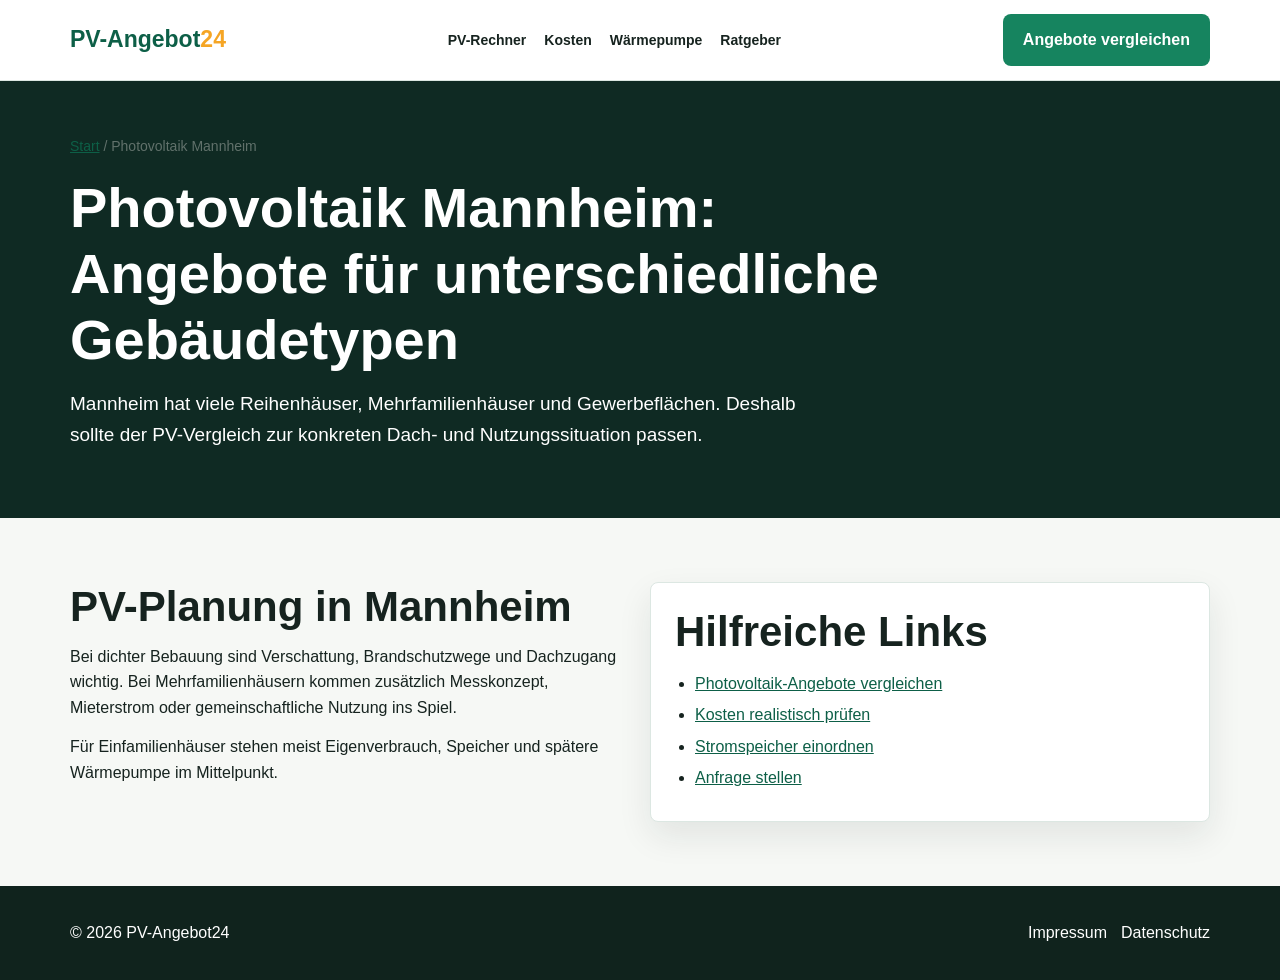
==== photovoltaik-mannheim/index.html @ f686ab79 "Add files via upload" ====
<!DOCTYPE html>
<html lang="de">
<head>
  <meta charset="UTF-8">
  <meta name="viewport" content="width=device-width, initial-scale=1.0">
  <title>Photovoltaik Mannheim: PV-Anlage und Speicher vergleichen</title>
  <meta name="description" content="Photovoltaik in Mannheim: PV-Angebote für Einfamilienhäuser, Mehrfamilienhäuser und Gewerbedächer vergleichen.">
  <link rel="stylesheet" href="../assets/css/styles.css">
</head>
<body>
  <header class="site-header"><nav class="nav"><a class="logo" href="../index.html">PV-Angebot<span>24</span></a><div class="nav-links"><a href="../pv-rechner/">PV-Rechner</a><a href="../solaranlage-kosten/">Kosten</a><a href="../waermepumpe/">Wärmepumpe</a><a href="../ratgeber/">Ratgeber</a></div><a class="nav-cta" href="../index.html#anfrage">Angebote vergleichen</a></nav></header>
  <main>
    <section class="page-hero"><div class="container"><div class="breadcrumb"><a href="../index.html">Start</a> / Photovoltaik Mannheim</div><h1>Photovoltaik Mannheim: Angebote für unterschiedliche Gebäudetypen</h1><p>Mannheim hat viele Reihenhäuser, Mehrfamilienhäuser und Gewerbeflächen. Deshalb sollte der PV-Vergleich zur konkreten Dach- und Nutzungssituation passen.</p></div></section>
    <section class="container grid-2"><article><h2>PV-Planung in Mannheim</h2><p>Bei dichter Bebauung sind Verschattung, Brandschutzwege und Dachzugang wichtig. Bei Mehrfamilienhäusern kommen zusätzlich Messkonzept, Mieterstrom oder gemeinschaftliche Nutzung ins Spiel.</p><p>Für Einfamilienhäuser stehen meist Eigenverbrauch, Speicher und spätere Wärmepumpe im Mittelpunkt.</p></article><article class="card"><h2>Hilfreiche Links</h2><ul class="list"><li><a href="../photovoltaik-vergleich/">Photovoltaik-Angebote vergleichen</a></li><li><a href="../solaranlage-kosten/">Kosten realistisch prüfen</a></li><li><a href="../stromspeicher/">Stromspeicher einordnen</a></li><li><a href="../index.html#anfrage">Anfrage stellen</a></li></ul></article></section>
  </main>
  <footer class="site-footer"><div class="footer-inner"><div>© 2026 PV-Angebot24</div><div><a href="../index.html#impressum">Impressum</a><a href="../index.html#datenschutz">Datenschutz</a></div></div></footer>
</body>
</html>
---- assets/css/styles.css ----
:root {
  --green: #16845f;
  --green-dark: #0d5f47;
  --green-soft: #e7f5ef;
  --ink: #16231f;
  --muted: #61716b;
  --paper: #ffffff;
  --line: #dce7e2;
  --sun: #f5a524;
  --blue: #2367a6;
  --bg: #f6f8f5;
  --shadow: 0 14px 34px rgba(22, 35, 31, .09);
}

* { box-sizing: border-box; }

html { scroll-behavior: smooth; }

body {
  margin: 0;
  font-family: Arial, Helvetica, sans-serif;
  color: var(--ink);
  background: var(--bg);
  line-height: 1.6;
}

a { color: var(--green-dark); }

img {
  display: block;
  max-width: 100%;
  height: auto;
}

.site-header {
  position: sticky;
  top: 0;
  z-index: 20;
  background: rgba(255, 255, 255, .96);
  border-bottom: 1px solid var(--line);
  backdrop-filter: blur(10px);
}

.nav {
  max-width: 1180px;
  margin: 0 auto;
  padding: 14px 20px;
  display: flex;
  align-items: center;
  justify-content: space-between;
  gap: 20px;
}

.logo {
  color: var(--green-dark);
  font-size: 23px;
  font-weight: 900;
  text-decoration: none;
  white-space: nowrap;
}

.logo span { color: var(--sun); }

.nav-links {
  display: flex;
  align-items: center;
  gap: 18px;
  flex-wrap: wrap;
}

.nav-links a {
  color: var(--ink);
  text-decoration: none;
  font-size: 14px;
  font-weight: 700;
}

.nav-cta,
.button {
  display: inline-flex;
  align-items: center;
  justify-content: center;
  min-height: 48px;
  padding: 13px 20px;
  border: 0;
  border-radius: 8px;
  background: var(--green);
  color: #fff;
  font-size: 16px;
  font-weight: 900;
  text-decoration: none;
  cursor: pointer;
}

.button.secondary {
  background: #fff;
  color: var(--green-dark);
  border: 1px solid var(--line);
}

.hero {
  min-height: 620px;
  color: #fff;
  background:
    linear-gradient(90deg, rgba(9, 54, 43, .88), rgba(9, 54, 43, .48) 52%, rgba(9, 54, 43, .14)),
    url("../img/solar-hero.png") center / cover no-repeat;
}

.hero-inner {
  max-width: 1180px;
  min-height: 620px;
  margin: 0 auto;
  padding: 74px 20px 44px;
  display: grid;
  align-content: center;
}

.eyebrow {
  display: inline-flex;
  width: fit-content;
  margin-bottom: 16px;
  padding: 7px 12px;
  border: 1px solid rgba(255, 255, 255, .42);
  border-radius: 999px;
  background: rgba(255, 255, 255, .15);
  font-size: 14px;
  font-weight: 800;
}

.hero h1 {
  max-width: 760px;
  margin: 0 0 18px;
  font-size: clamp(42px, 6vw, 72px);
  line-height: 1.04;
  letter-spacing: 0;
}

.hero p {
  max-width: 680px;
  margin: 0 0 26px;
  font-size: 20px;
}

.trust-row {
  display: flex;
  flex-wrap: wrap;
  gap: 10px;
  margin-top: 22px;
}

.trust-row span,
.pill {
  display: inline-flex;
  align-items: center;
  min-height: 34px;
  padding: 7px 11px;
  border-radius: 999px;
  background: rgba(255, 255, 255, .16);
  border: 1px solid rgba(255, 255, 255, .32);
  font-size: 14px;
  font-weight: 800;
}

.container {
  max-width: 1180px;
  margin: 0 auto;
  padding: 64px 20px;
}

.section-head {
  max-width: 760px;
  margin-bottom: 28px;
}

.section-head.center {
  margin-right: auto;
  margin-left: auto;
  text-align: center;
}

h1, h2, h3 { line-height: 1.18; }
h2 { margin: 0 0 12px; font-size: clamp(28px, 4vw, 42px); }
h3 { margin: 0 0 10px; font-size: 22px; }
p { margin: 0 0 14px; }

.muted { color: var(--muted); }

.grid-2,
.grid-3,
.grid-4 {
  display: grid;
  gap: 20px;
}

.grid-2 { grid-template-columns: repeat(2, minmax(0, 1fr)); }
.grid-3 { grid-template-columns: repeat(3, minmax(0, 1fr)); }
.grid-4 { grid-template-columns: repeat(4, minmax(0, 1fr)); }

.card {
  background: var(--paper);
  border: 1px solid var(--line);
  border-radius: 8px;
  padding: 24px;
  box-shadow: var(--shadow);
}

.band {
  background: #edf6f2;
  border-top: 1px solid var(--line);
  border-bottom: 1px solid var(--line);
}

.step-number {
  width: 42px;
  height: 42px;
  margin-bottom: 14px;
  border-radius: 50%;
  display: grid;
  place-items: center;
  background: var(--green-soft);
  color: var(--green-dark);
  font-weight: 900;
}

.form-grid {
  display: grid;
  grid-template-columns: repeat(3, minmax(0, 1fr));
  gap: 16px;
}

label {
  display: block;
  margin-bottom: 6px;
  font-size: 14px;
  font-weight: 800;
}

input,
select,
textarea {
  width: 100%;
  min-height: 48px;
  padding: 13px 12px;
  border: 1px solid #cdd9d4;
  border-radius: 8px;
  background: #fff;
  color: var(--ink);
  font-size: 16px;
}

textarea {
  min-height: 118px;
  resize: vertical;
}

.checkbox {
  display: flex;
  gap: 10px;
  align-items: flex-start;
  margin-top: 14px;
  color: var(--muted);
  font-size: 14px;
}

.checkbox input {
  width: auto;
  min-height: auto;
  margin-top: 4px;
}

.result-box {
  margin-top: 22px;
  padding: 22px;
  border-radius: 8px;
  background: #0f2a23;
  color: #fff;
}

.result-grid {
  display: grid;
  grid-template-columns: repeat(4, minmax(0, 1fr));
  gap: 14px;
  margin-top: 14px;
}

.metric {
  padding: 14px;
  border: 1px solid rgba(255, 255, 255, .18);
  border-radius: 8px;
  background: rgba(255, 255, 255, .08);
}

.metric strong {
  display: block;
  font-size: 24px;
  line-height: 1.15;
}

.list {
  margin: 14px 0 0;
  padding-left: 20px;
}

.list li { margin: 6px 0; }

.breadcrumb {
  font-size: 14px;
  color: var(--muted);
  margin-bottom: 18px;
}

.page-hero {
  background: #0f2a23;
  color: #fff;
}

.page-hero .container {
  padding-top: 54px;
  padding-bottom: 54px;
}

.page-hero h1 {
  max-width: 860px;
  margin: 0 0 16px;
  font-size: clamp(36px, 5vw, 56px);
}

.page-hero p {
  max-width: 760px;
  font-size: 19px;
}

.table {
  width: 100%;
  border-collapse: collapse;
  overflow: hidden;
  border-radius: 8px;
  background: #fff;
  box-shadow: var(--shadow);
}

.table th,
.table td {
  padding: 14px;
  border-bottom: 1px solid var(--line);
  text-align: left;
  vertical-align: top;
}

.table th { background: var(--green-soft); }

.faq-item {
  border-bottom: 1px solid var(--line);
  padding: 18px 0;
}

.site-footer {
  background: #10231d;
  color: #fff;
}

.footer-inner {
  max-width: 1180px;
  margin: 0 auto;
  padding: 34px 20px;
  display: flex;
  justify-content: space-between;
  gap: 20px;
  flex-wrap: wrap;
}

.site-footer a {
  color: #fff;
  margin-left: 14px;
  text-decoration: none;
}

@media (max-width: 900px) {
  .nav { align-items: flex-start; flex-direction: column; }
  .nav-links { display: none; }
  .hero,
  .hero-inner { min-height: 560px; }
  .grid-2,
  .grid-3,
  .grid-4,
  .form-grid,
  .result-grid { grid-template-columns: 1fr; }
}

@media (max-width: 520px) {
  .hero-inner { padding-top: 48px; }
  .hero h1 { font-size: 40px; }
  .container { padding: 48px 16px; }
  .card { padding: 20px; }
  .nav-cta,
  .button { width: 100%; }
}
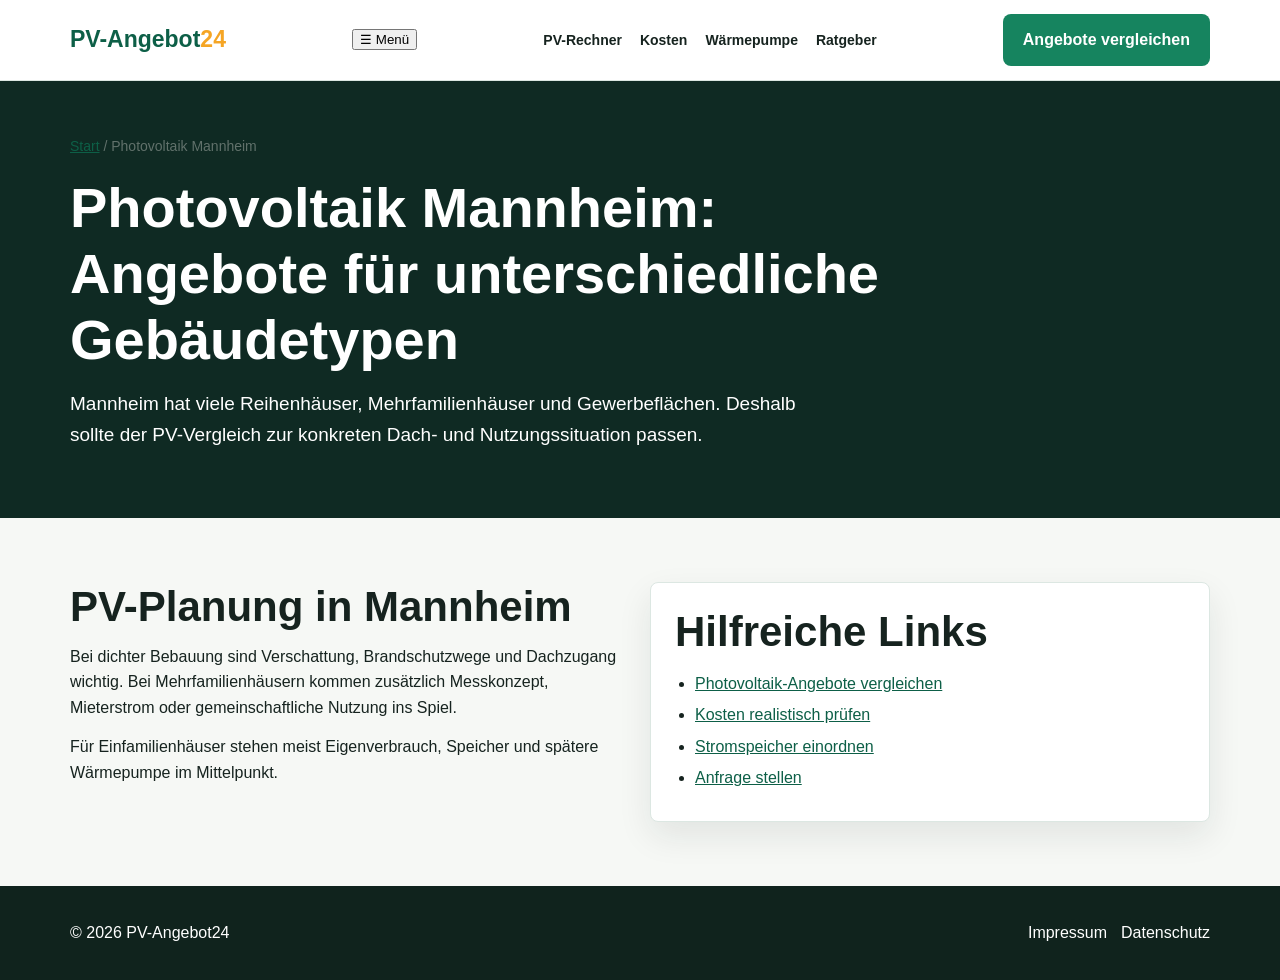
==== commit 0cd261e4: "Improve navigation and PV lead flow: photovoltaik-mannheim/index.html" ====
--- a/photovoltaik-mannheim/index.html
+++ b/photovoltaik-mannheim/index.html
@@ -8,7 +8,7 @@
   <link rel="stylesheet" href="../assets/css/styles.css">
 </head>
 <body>
-  <header class="site-header"><nav class="nav"><a class="logo" href="../index.html">PV-Angebot<span>24</span></a><div class="nav-links"><a href="../pv-rechner/">PV-Rechner</a><a href="../solaranlage-kosten/">Kosten</a><a href="../waermepumpe/">Wärmepumpe</a><a href="../ratgeber/">Ratgeber</a></div><a class="nav-cta" href="../index.html#anfrage">Angebote vergleichen</a></nav></header>
+  <header class="site-header"><nav class="nav"><a class="logo" href="../index.html">PV-Angebot<span>24</span></a><button class="nav-toggle" type="button" aria-controls="nav-main" aria-expanded="false" aria-label="Navigation öffnen">☰ Menü</button><div class="nav-links" id="nav-main"><a href="../pv-rechner/">PV-Rechner</a><a href="../solaranlage-kosten/">Kosten</a><a href="../waermepumpe/">Wärmepumpe</a><a href="../ratgeber/">Ratgeber</a></div><a class="nav-cta" href="../index.html#anfrage">Angebote vergleichen</a></nav></header>
   <main>
     <section class="page-hero"><div class="container"><div class="breadcrumb"><a href="../index.html">Start</a> / Photovoltaik Mannheim</div><h1>Photovoltaik Mannheim: Angebote für unterschiedliche Gebäudetypen</h1><p>Mannheim hat viele Reihenhäuser, Mehrfamilienhäuser und Gewerbeflächen. Deshalb sollte der PV-Vergleich zur konkreten Dach- und Nutzungssituation passen.</p></div></section>
     <section class="container grid-2"><article><h2>PV-Planung in Mannheim</h2><p>Bei dichter Bebauung sind Verschattung, Brandschutzwege und Dachzugang wichtig. Bei Mehrfamilienhäusern kommen zusätzlich Messkonzept, Mieterstrom oder gemeinschaftliche Nutzung ins Spiel.</p><p>Für Einfamilienhäuser stehen meist Eigenverbrauch, Speicher und spätere Wärmepumpe im Mittelpunkt.</p></article><article class="card"><h2>Hilfreiche Links</h2><ul class="list"><li><a href="../photovoltaik-vergleich/">Photovoltaik-Angebote vergleichen</a></li><li><a href="../solaranlage-kosten/">Kosten realistisch prüfen</a></li><li><a href="../stromspeicher/">Stromspeicher einordnen</a></li><li><a href="../index.html#anfrage">Anfrage stellen</a></li></ul></article></section>
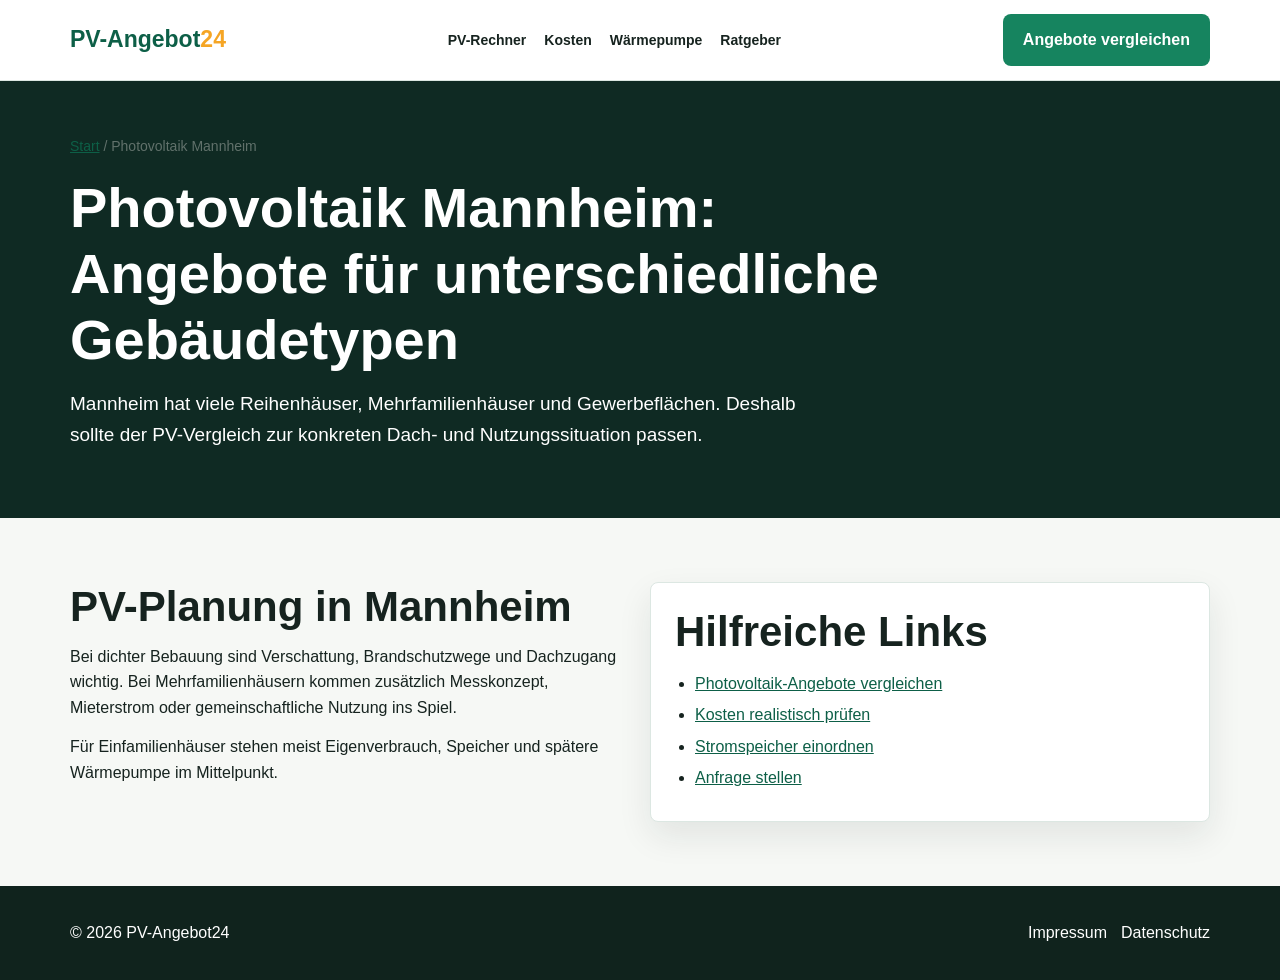
==== commit 984d9b07: "Load mobile navigation JavaScript on photovoltaik-mannheim/index.html" ====
--- a/photovoltaik-mannheim/index.html
+++ b/photovoltaik-mannheim/index.html
@@ -6,6 +6,7 @@
   <title>Photovoltaik Mannheim: PV-Anlage und Speicher vergleichen</title>
   <meta name="description" content="Photovoltaik in Mannheim: PV-Angebote für Einfamilienhäuser, Mehrfamilienhäuser und Gewerbedächer vergleichen.">
   <link rel="stylesheet" href="../assets/css/styles.css">
+  <script defer src="../assets/js/main.js"></script>
 </head>
 <body>
   <header class="site-header"><nav class="nav"><a class="logo" href="../index.html">PV-Angebot<span>24</span></a><button class="nav-toggle" type="button" aria-controls="nav-main" aria-expanded="false" aria-label="Navigation öffnen">☰ Menü</button><div class="nav-links" id="nav-main"><a href="../pv-rechner/">PV-Rechner</a><a href="../solaranlage-kosten/">Kosten</a><a href="../waermepumpe/">Wärmepumpe</a><a href="../ratgeber/">Ratgeber</a></div><a class="nav-cta" href="../index.html#anfrage">Angebote vergleichen</a></nav></header>
--- a/assets/css/styles.css
+++ b/assets/css/styles.css
@@ -61,6 +61,18 @@
 
 .logo span { color: var(--sun); }
 
+.nav-toggle {
+  display: none;
+  border: 1px solid var(--line);
+  border-radius: 8px;
+  background: #fff;
+  color: var(--ink);
+  padding: 10px 13px;
+  font: inherit;
+  font-weight: 700;
+  cursor: pointer;
+}
+
 .nav-links {
   display: flex;
   align-items: center;
@@ -262,6 +274,13 @@
   font-size: 14px;
 }
 
+.field-note { display: block; color: var(--muted); font-size: 13px; margin: 8px 0 12px; }
+.honeypot { position: absolute !important; left: -10000px !important; width: 1px !important; height: 1px !important; opacity: 0 !important; pointer-events: none !important; }
+.table-scroll { overflow-x: auto; }
+.result-details { margin-top: 15px; font-size: 15px; }
+.result-details p { margin-bottom: 8px; }
+.result-disclaimer { color: #d5e6de; font-size: 13px; line-height: 1.5; }
+:focus-visible { outline: 3px solid #f5a524; outline-offset: 3px; }
 .checkbox input {
   width: auto;
   min-height: auto;
@@ -377,7 +396,12 @@
 
 @media (max-width: 900px) {
   .nav { align-items: flex-start; flex-direction: column; }
-  .nav-links { display: none; }
+  .nav { flex-direction: row; flex-wrap: wrap; align-items: center; }
+  .nav-toggle { display: inline-flex; margin-left: auto; }
+  .nav-links { display: none; width: 100%; order: 3; flex-direction: column; align-items: stretch; gap: 8px; }
+  .nav-links.is-open { display: flex; }
+  .nav-links a { display: block; padding: 9px 4px; }
+  .nav-cta { order: 2; }
   .hero,
   .hero-inner { min-height: 560px; }
   .grid-2,
@@ -392,6 +416,9 @@
   .hero h1 { font-size: 40px; }
   .container { padding: 48px 16px; }
   .card { padding: 20px; }
-  .nav-cta,
   .button { width: 100%; }
-}
+  .nav-cta { width: 100%; order: 4; }
+  .nav-toggle { margin-left: auto; }
+}
+
+[hidden] { display: none !important; }
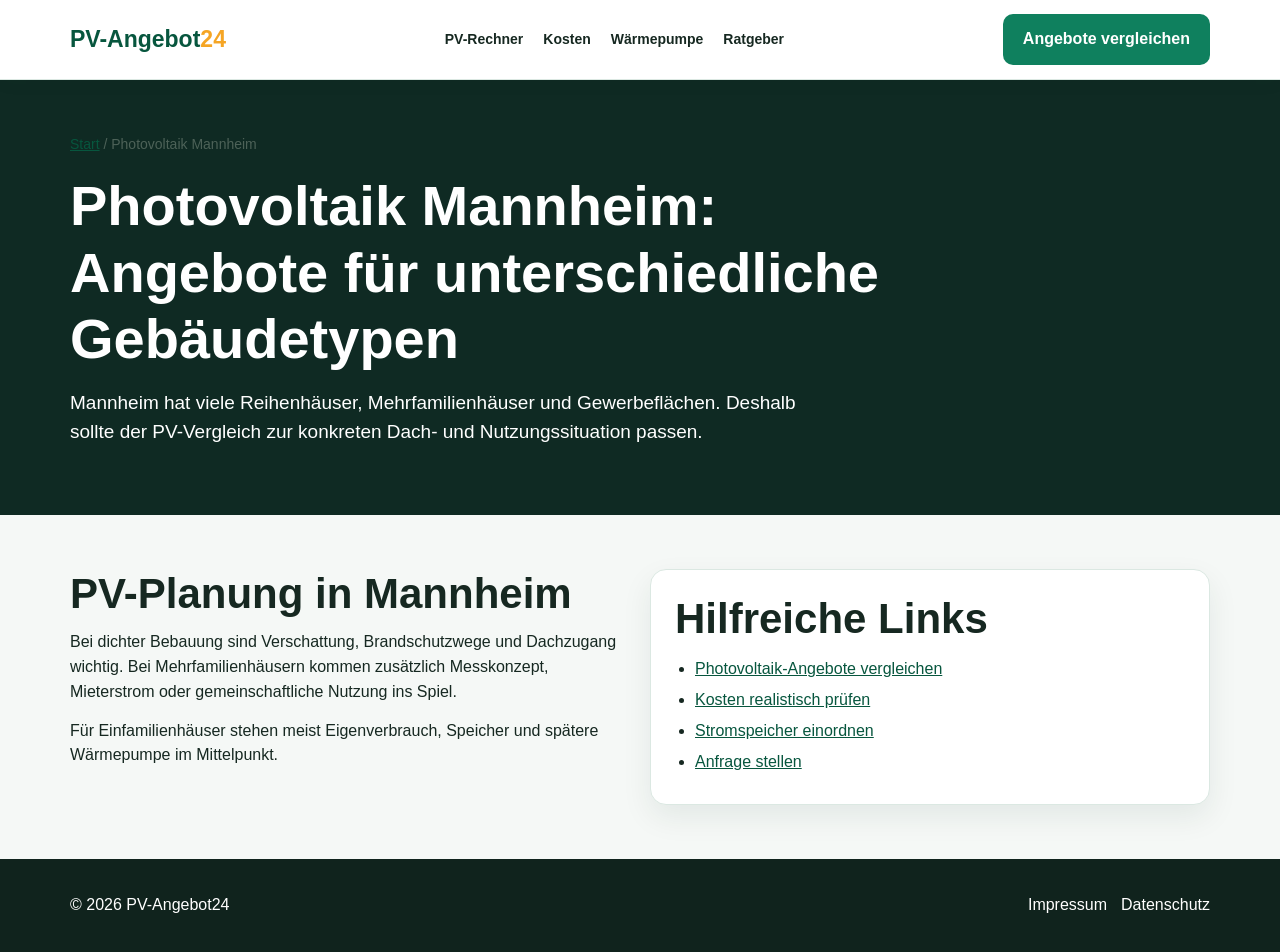
==== commit 3771c698: "Add canonical URL and theme color: photovoltaik-mannheim/" ====
--- a/photovoltaik-mannheim/index.html
+++ b/photovoltaik-mannheim/index.html
@@ -2,6 +2,8 @@
 <html lang="de">
 <head>
   <meta charset="UTF-8">
+  <link rel="canonical" href="https://marioklara.github.io/solaranlage/photovoltaik-mannheim/">
+  <meta name="theme-color" content="#0d5f47">
   <meta name="viewport" content="width=device-width, initial-scale=1.0">
   <title>Photovoltaik Mannheim: PV-Anlage und Speicher vergleichen</title>
   <meta name="description" content="Photovoltaik in Mannheim: PV-Angebote für Einfamilienhäuser, Mehrfamilienhäuser und Gewerbedächer vergleichen.">
--- a/assets/css/styles.css
+++ b/assets/css/styles.css
@@ -422,3 +422,94 @@
 }
 
 [hidden] { display: none !important; }
+
+/* Conversion-focused, accessible presentation */
+:root {
+  --green: #0f805e;
+  --green-dark: #07563e;
+  --ink: #162821;
+  --muted: #4d6258;
+  --line: #dbe8e2;
+  --bg: #f5f8f6;
+  --shadow: 0 12px 30px rgba(8, 48, 32, .08);
+}
+html { scroll-padding-top: 88px; }
+body { line-height: 1.55; }
+.container { padding-top: 54px; padding-bottom: 54px; }
+.card { border-radius: 16px; }
+.site-header { box-shadow: 0 4px 16px rgba(15, 41, 29, .04); }
+.nav { gap: 16px; }
+.nav-links a { padding: 8px 1px; text-underline-offset: 5px; }
+.nav-links a:hover, .nav-links a:focus-visible { text-decoration: underline; }
+.nav-cta, .button { border-radius: 10px; transition: background .16s ease, transform .16s ease; }
+.nav-cta:hover, .button:hover { background: var(--green-dark); transform: translateY(-1px); }
+.hero { min-height: 490px; background-position: center; }
+.hero-inner { min-height: 490px; padding: 56px 20px; }
+.hero h1 { max-width: 770px; font-size: clamp(37px,5vw,62px); letter-spacing: -.025em; }
+.hero p { max-width: 630px; font-size: clamp(17px,2vw,21px); }
+.hero-actions { display: flex; flex-wrap: wrap; align-items: center; gap: 12px; }
+.hero-actions .button { gap: 12px; }
+.button.outline { border: 1px solid rgba(255,255,255,.75); background: rgba(0,0,0,.20); }
+.button.outline:hover { background: rgba(255,255,255,.19); }
+.trust-row span { font-size: 13px; background: rgba(1,30,18,.35); }
+.kicker { display:block; margin-bottom: 10px; color: var(--green-dark); text-transform: uppercase; font-size: 12px; font-weight: 800; letter-spacing: .10em; }
+#rechner .card, #anfrage .card { max-width: 1080px; margin: 0 auto; }
+#rechner .section-head { max-width: 790px; }
+#rechner .button { margin-top: 18px; }
+.form-grid { gap: 18px; }
+input, select, textarea { border-radius: 10px; }
+input:focus, select:focus, textarea:focus { border-color: var(--green); outline: 2px solid rgba(15,128,94,.20); }
+.result-box { border-radius: 14px; padding: 24px; }
+.result-grid { grid-template-columns: repeat(4,minmax(0,1fr)); }
+.metric { min-width: 0; border-radius: 10px; }
+.metric strong { font-size: clamp(17px,2vw,25px); overflow-wrap: anywhere; }
+.result-cta { margin-top: 16px; background: var(--sun); color: #14251b; }
+.result-cta:hover { background: #e89a16; }
+.result-cta:focus-visible { outline-color: #fff; }
+#ablauf .step-number { background: #dff2e9; border-radius: 12px; }
+.grid-3 > .card, .grid-4 > .card { transition: transform .16s ease, box-shadow .16s ease; }
+a.card { color: var(--ink); text-decoration: none; }
+a.card h3 { color: var(--green-dark); }
+a.card:hover, a.card:focus-visible { transform: translateY(-3px); box-shadow: 0 18px 35px rgba(8,48,32,.12); }
+.checkbox { background: #f5f8f6; padding: 13px 14px; border-radius: 10px; color: var(--ink); }
+.checkbox input { flex: 0 0 auto; width: 20px; height: 20px; }
+.submit-cta { margin-top: 16px; gap: 10px; }
+.form-notice { color: var(--muted); font-size: 13px; margin: 13px 0 0; }
+.faq-stack { max-width: 860px; margin: 0 auto; }
+.faq-stack .faq-item { border: 1px solid var(--line); border-radius: 12px; background: #fff; padding: 0; margin-bottom: 12px; }
+.faq-stack summary { padding: 18px 22px; font-weight: 800; cursor: pointer; list-style-position: inside; }
+.faq-stack .faq-item p { padding: 0 22px 18px; margin: 0; color: var(--muted); }
+.two-up-info { display: grid; grid-template-columns: repeat(2,minmax(0,1fr)); gap: 32px; }
+.skip-link { position: absolute; left: 10px; top: -100px; z-index: 1000; background: white; color: #143; padding: 10px 15px; }
+.skip-link:focus { top: 10px; }
+#impressum, #datenschutz { padding-top: 32px; padding-bottom: 28px; }
+@media(max-width:1100px) and (min-width:901px) {
+  .nav { flex-wrap: wrap; }
+  .nav-links { gap: 12px; }
+  .nav-links a { font-size: 13px; }
+}
+@media(max-width:900px) {
+  .hero,.hero-inner { min-height: 440px; }
+  .result-grid { grid-template-columns: repeat(2,minmax(0,1fr)); }
+  .form-grid { grid-template-columns: repeat(2,minmax(0,1fr)); }
+  .two-up-info { grid-template-columns: 1fr; }
+}
+@media(max-width:600px) {
+  .container { padding: 38px 16px; }
+  .hero,.hero-inner { min-height: 0; }
+  .hero-inner { padding: 56px 18px; }
+  .hero h1 { font-size: clamp(34px,9vw,42px); }
+  .hero-actions .button { width: 100%; }
+  .hero-actions .button.outline { width: 100%; }
+  .result-grid,.form-grid { grid-template-columns: 1fr; }
+  .metric { padding: 12px; }
+  .result-box { padding: 18px; }
+  .form-grid { gap: 14px; }
+  .card { padding: 18px; }
+  .nav { gap: 9px; padding: 10px 14px; }
+  .nav-cta { min-height: 42px; padding: 8px 14px; }
+}
+@media(prefers-reduced-motion:reduce) {
+  html { scroll-behavior: auto; }
+  .nav-cta,.button,.grid-3>.card,.grid-4>.card { transition: none; transform:none !important; }
+}
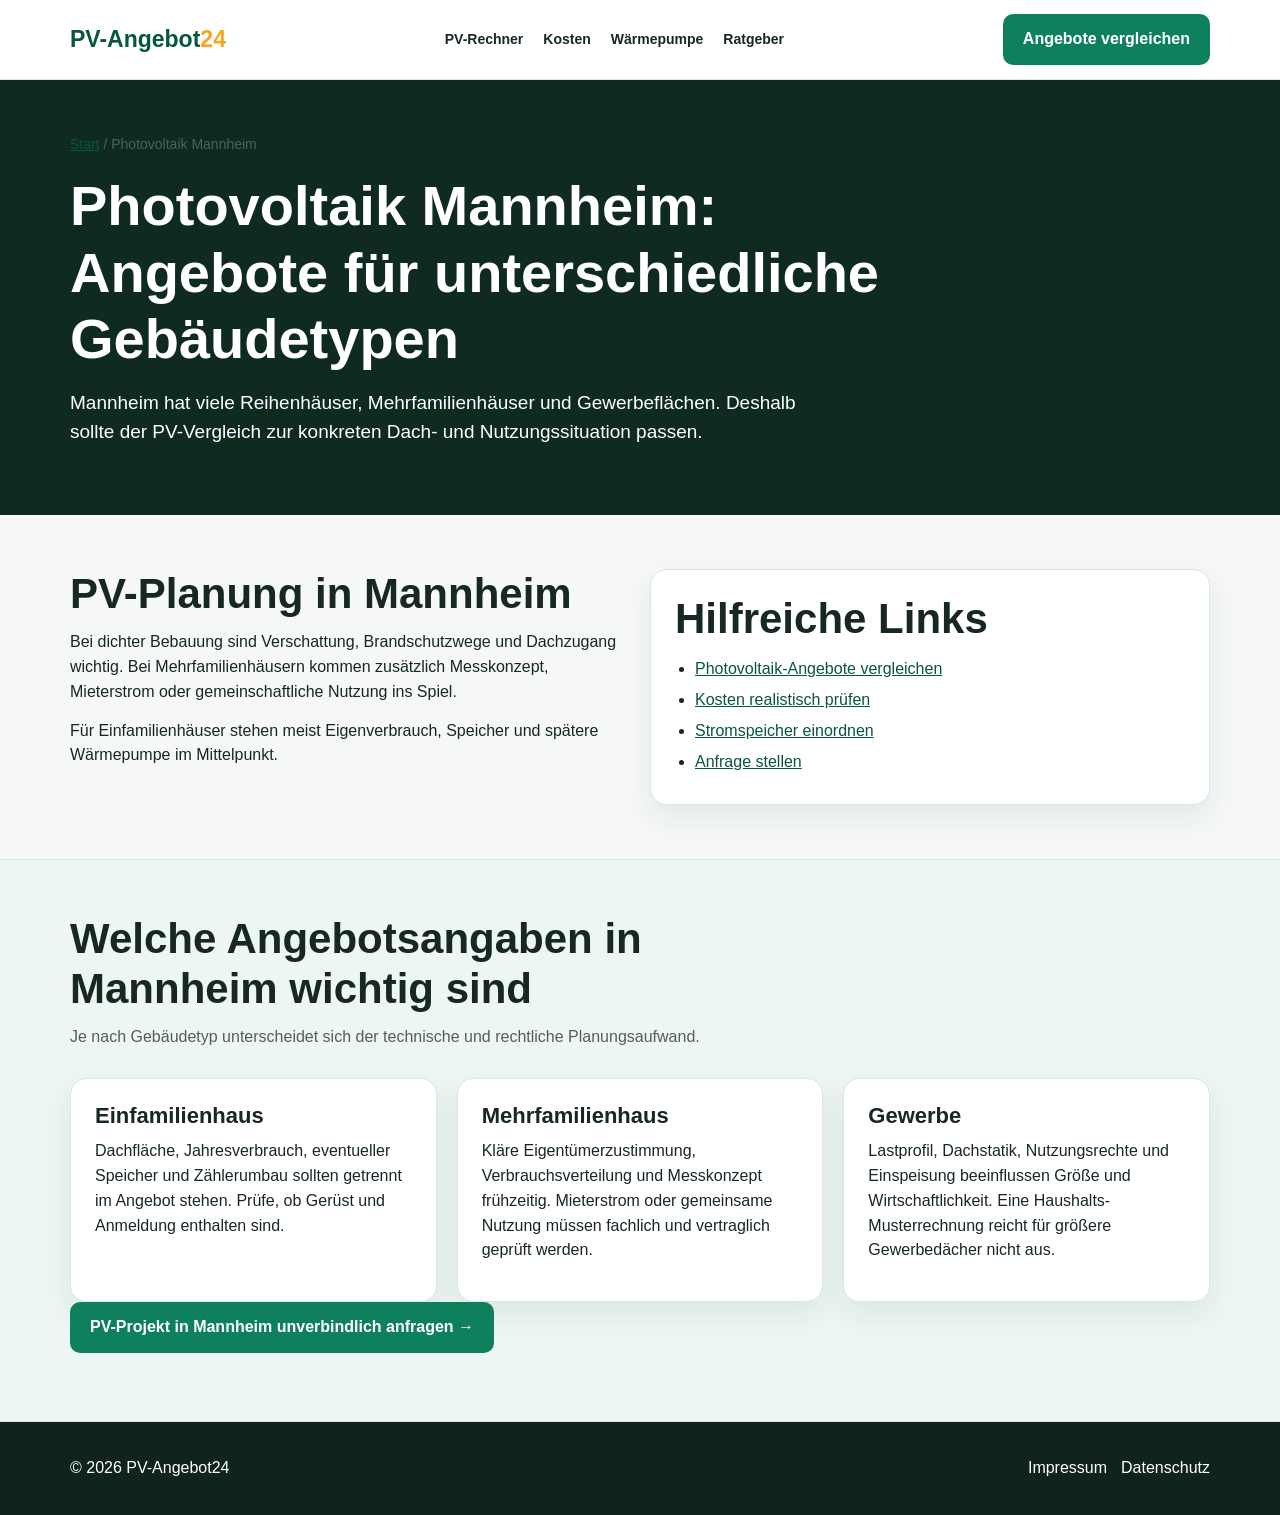
==== commit 0714c105: "Provide practical, distinct regional PV preparation advice: photovoltaik-mannheim/index.html" ====
--- a/photovoltaik-mannheim/index.html
+++ b/photovoltaik-mannheim/index.html
@@ -15,6 +15,7 @@
   <main>
     <section class="page-hero"><div class="container"><div class="breadcrumb"><a href="../index.html">Start</a> / Photovoltaik Mannheim</div><h1>Photovoltaik Mannheim: Angebote für unterschiedliche Gebäudetypen</h1><p>Mannheim hat viele Reihenhäuser, Mehrfamilienhäuser und Gewerbeflächen. Deshalb sollte der PV-Vergleich zur konkreten Dach- und Nutzungssituation passen.</p></div></section>
     <section class="container grid-2"><article><h2>PV-Planung in Mannheim</h2><p>Bei dichter Bebauung sind Verschattung, Brandschutzwege und Dachzugang wichtig. Bei Mehrfamilienhäusern kommen zusätzlich Messkonzept, Mieterstrom oder gemeinschaftliche Nutzung ins Spiel.</p><p>Für Einfamilienhäuser stehen meist Eigenverbrauch, Speicher und spätere Wärmepumpe im Mittelpunkt.</p></article><article class="card"><h2>Hilfreiche Links</h2><ul class="list"><li><a href="../photovoltaik-vergleich/">Photovoltaik-Angebote vergleichen</a></li><li><a href="../solaranlage-kosten/">Kosten realistisch prüfen</a></li><li><a href="../stromspeicher/">Stromspeicher einordnen</a></li><li><a href="../index.html#anfrage">Anfrage stellen</a></li></ul></article></section>
+    <section class="band"><div class="container"><div class="section-head"><h2>Welche Angebotsangaben in Mannheim wichtig sind</h2><p class="muted">Je nach Gebäudetyp unterscheidet sich der technische und rechtliche Planungsaufwand.</p></div><div class="grid-3"><article class="card"><h3>Einfamilienhaus</h3><p>Dachfläche, Jahresverbrauch, eventueller Speicher und Zählerumbau sollten getrennt im Angebot stehen. Prüfe, ob Gerüst und Anmeldung enthalten sind.</p></article><article class="card"><h3>Mehrfamilienhaus</h3><p>Kläre Eigentümerzustimmung, Verbrauchsverteilung und Messkonzept frühzeitig. Mieterstrom oder gemeinsame Nutzung müssen fachlich und vertraglich geprüft werden.</p></article><article class="card"><h3>Gewerbe</h3><p>Lastprofil, Dachstatik, Nutzungsrechte und Einspeisung beeinflussen Größe und Wirtschaftlichkeit. Eine Haushalts-Musterrechnung reicht für größere Gewerbedächer nicht aus.</p></article></div><p class="local-cta"><a class="button" href="../index.html#anfrage">PV-Projekt in Mannheim unverbindlich anfragen →</a></p></div></section>
   </main>
   <footer class="site-footer"><div class="footer-inner"><div>© 2026 PV-Angebot24</div><div><a href="../index.html#impressum">Impressum</a><a href="../index.html#datenschutz">Datenschutz</a></div></div></footer>
 </body>
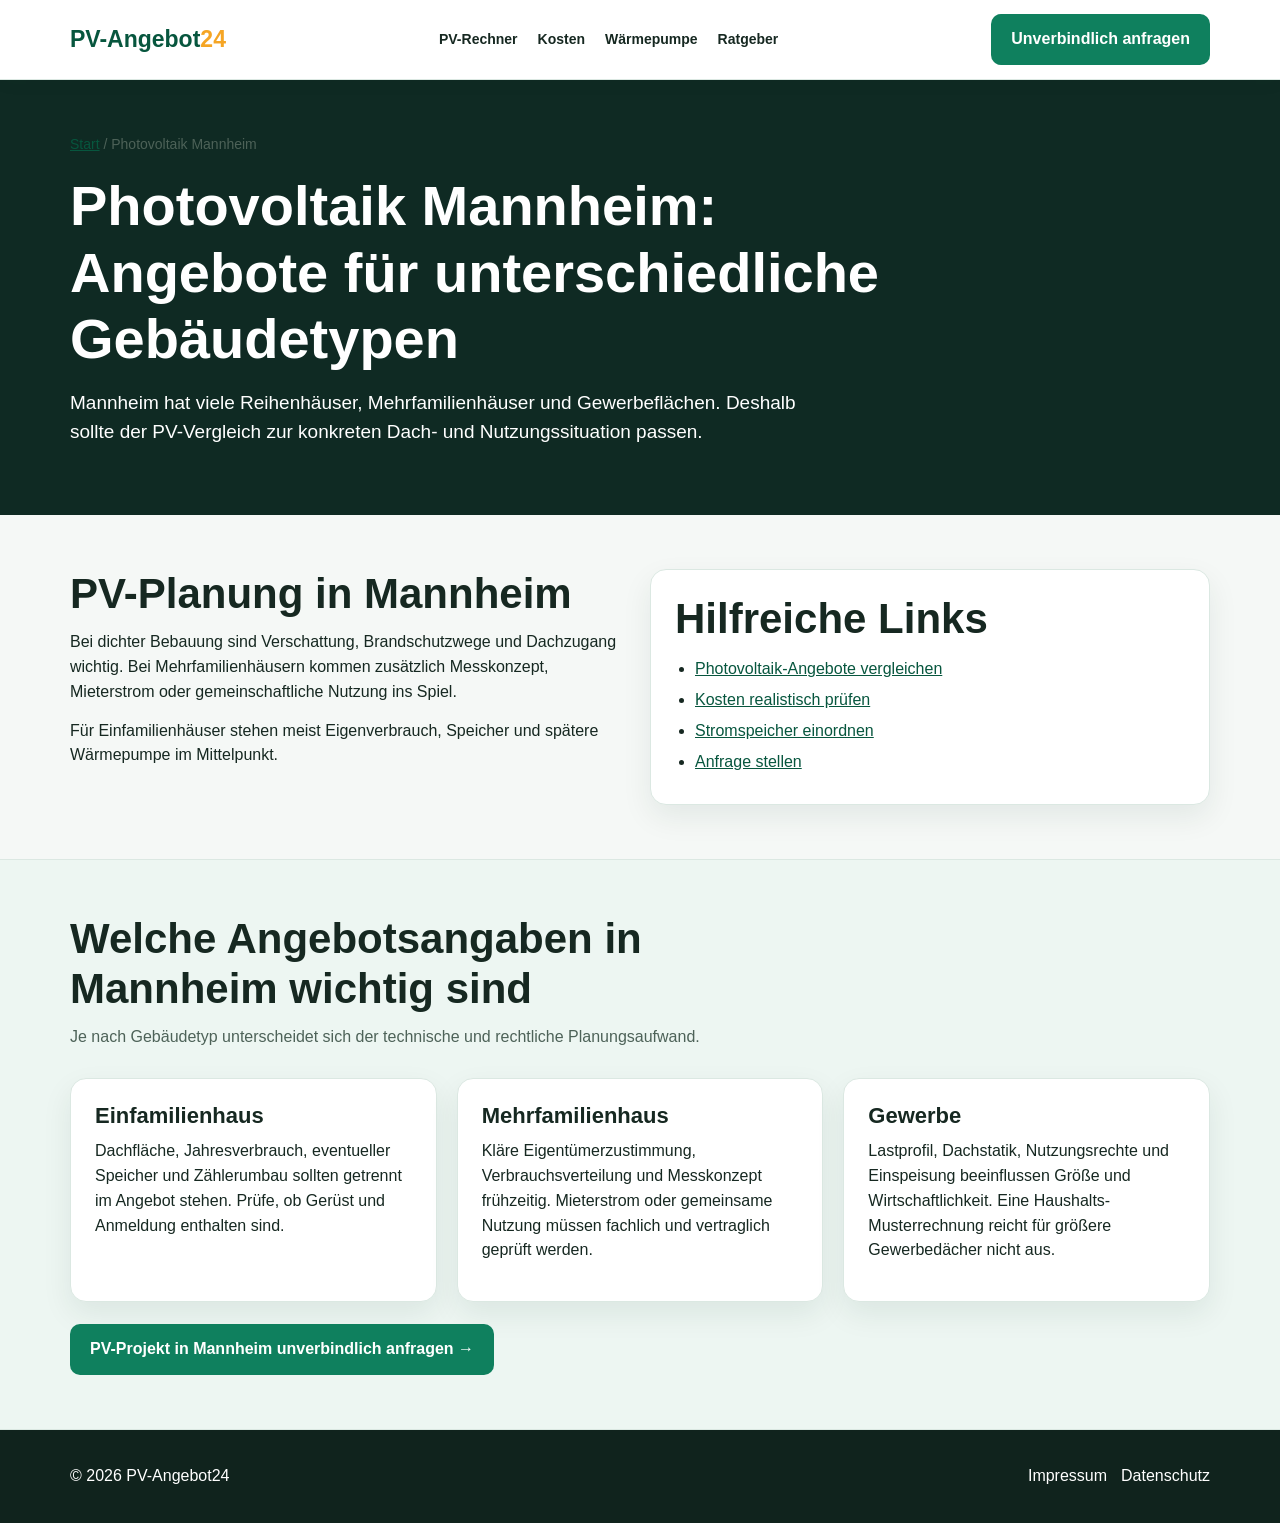
==== commit 3dc67a18: "Clarify inquiry CTA on photovoltaik-mannheim/index.html" ====
--- a/photovoltaik-mannheim/index.html
+++ b/photovoltaik-mannheim/index.html
@@ -11,7 +11,7 @@
   <script defer src="../assets/js/main.js"></script>
 </head>
 <body>
-  <header class="site-header"><nav class="nav"><a class="logo" href="../index.html">PV-Angebot<span>24</span></a><button class="nav-toggle" type="button" aria-controls="nav-main" aria-expanded="false" aria-label="Navigation öffnen">☰ Menü</button><div class="nav-links" id="nav-main"><a href="../pv-rechner/">PV-Rechner</a><a href="../solaranlage-kosten/">Kosten</a><a href="../waermepumpe/">Wärmepumpe</a><a href="../ratgeber/">Ratgeber</a></div><a class="nav-cta" href="../index.html#anfrage">Angebote vergleichen</a></nav></header>
+  <header class="site-header"><nav class="nav"><a class="logo" href="../index.html">PV-Angebot<span>24</span></a><button class="nav-toggle" type="button" aria-controls="nav-main" aria-expanded="false" aria-label="Navigation öffnen">☰ Menü</button><div class="nav-links" id="nav-main"><a href="../pv-rechner/">PV-Rechner</a><a href="../solaranlage-kosten/">Kosten</a><a href="../waermepumpe/">Wärmepumpe</a><a href="../ratgeber/">Ratgeber</a></div><a class="nav-cta" href="../index.html#anfrage">Unverbindlich anfragen</a></nav></header>
   <main>
     <section class="page-hero"><div class="container"><div class="breadcrumb"><a href="../index.html">Start</a> / Photovoltaik Mannheim</div><h1>Photovoltaik Mannheim: Angebote für unterschiedliche Gebäudetypen</h1><p>Mannheim hat viele Reihenhäuser, Mehrfamilienhäuser und Gewerbeflächen. Deshalb sollte der PV-Vergleich zur konkreten Dach- und Nutzungssituation passen.</p></div></section>
     <section class="container grid-2"><article><h2>PV-Planung in Mannheim</h2><p>Bei dichter Bebauung sind Verschattung, Brandschutzwege und Dachzugang wichtig. Bei Mehrfamilienhäusern kommen zusätzlich Messkonzept, Mieterstrom oder gemeinschaftliche Nutzung ins Spiel.</p><p>Für Einfamilienhäuser stehen meist Eigenverbrauch, Speicher und spätere Wärmepumpe im Mittelpunkt.</p></article><article class="card"><h2>Hilfreiche Links</h2><ul class="list"><li><a href="../photovoltaik-vergleich/">Photovoltaik-Angebote vergleichen</a></li><li><a href="../solaranlage-kosten/">Kosten realistisch prüfen</a></li><li><a href="../stromspeicher/">Stromspeicher einordnen</a></li><li><a href="../index.html#anfrage">Anfrage stellen</a></li></ul></article></section>
--- a/assets/css/styles.css
+++ b/assets/css/styles.css
@@ -513,3 +513,13 @@
   html { scroll-behavior: auto; }
   .nav-cta,.button,.grid-3>.card,.grid-4>.card { transition: none; transform:none !important; }
 }
+
+.scenario-compare { margin-top: 20px; border: 1px solid rgba(255,255,255,.28); padding: 14px 16px; border-radius: 12px; }
+.scenario-compare summary { cursor: pointer; font-weight: 800; }
+.scenario-compare .table-scroll { margin-top: 14px; }
+.scenario-compare .scenario-table { color: var(--ink); box-shadow: none; min-width: 430px; }
+.scenario-compare .scenario-table th, .scenario-compare .scenario-table td { font-size: 14px; padding: 10px; }
+.scenario-compare .result-disclaimer { margin-top: 12px; }
+.local-cta { margin: 22px 0 0; }
+.local-cta .button { width: auto; }
+@media(max-width:600px){ .local-cta .button { width: 100%; } }
